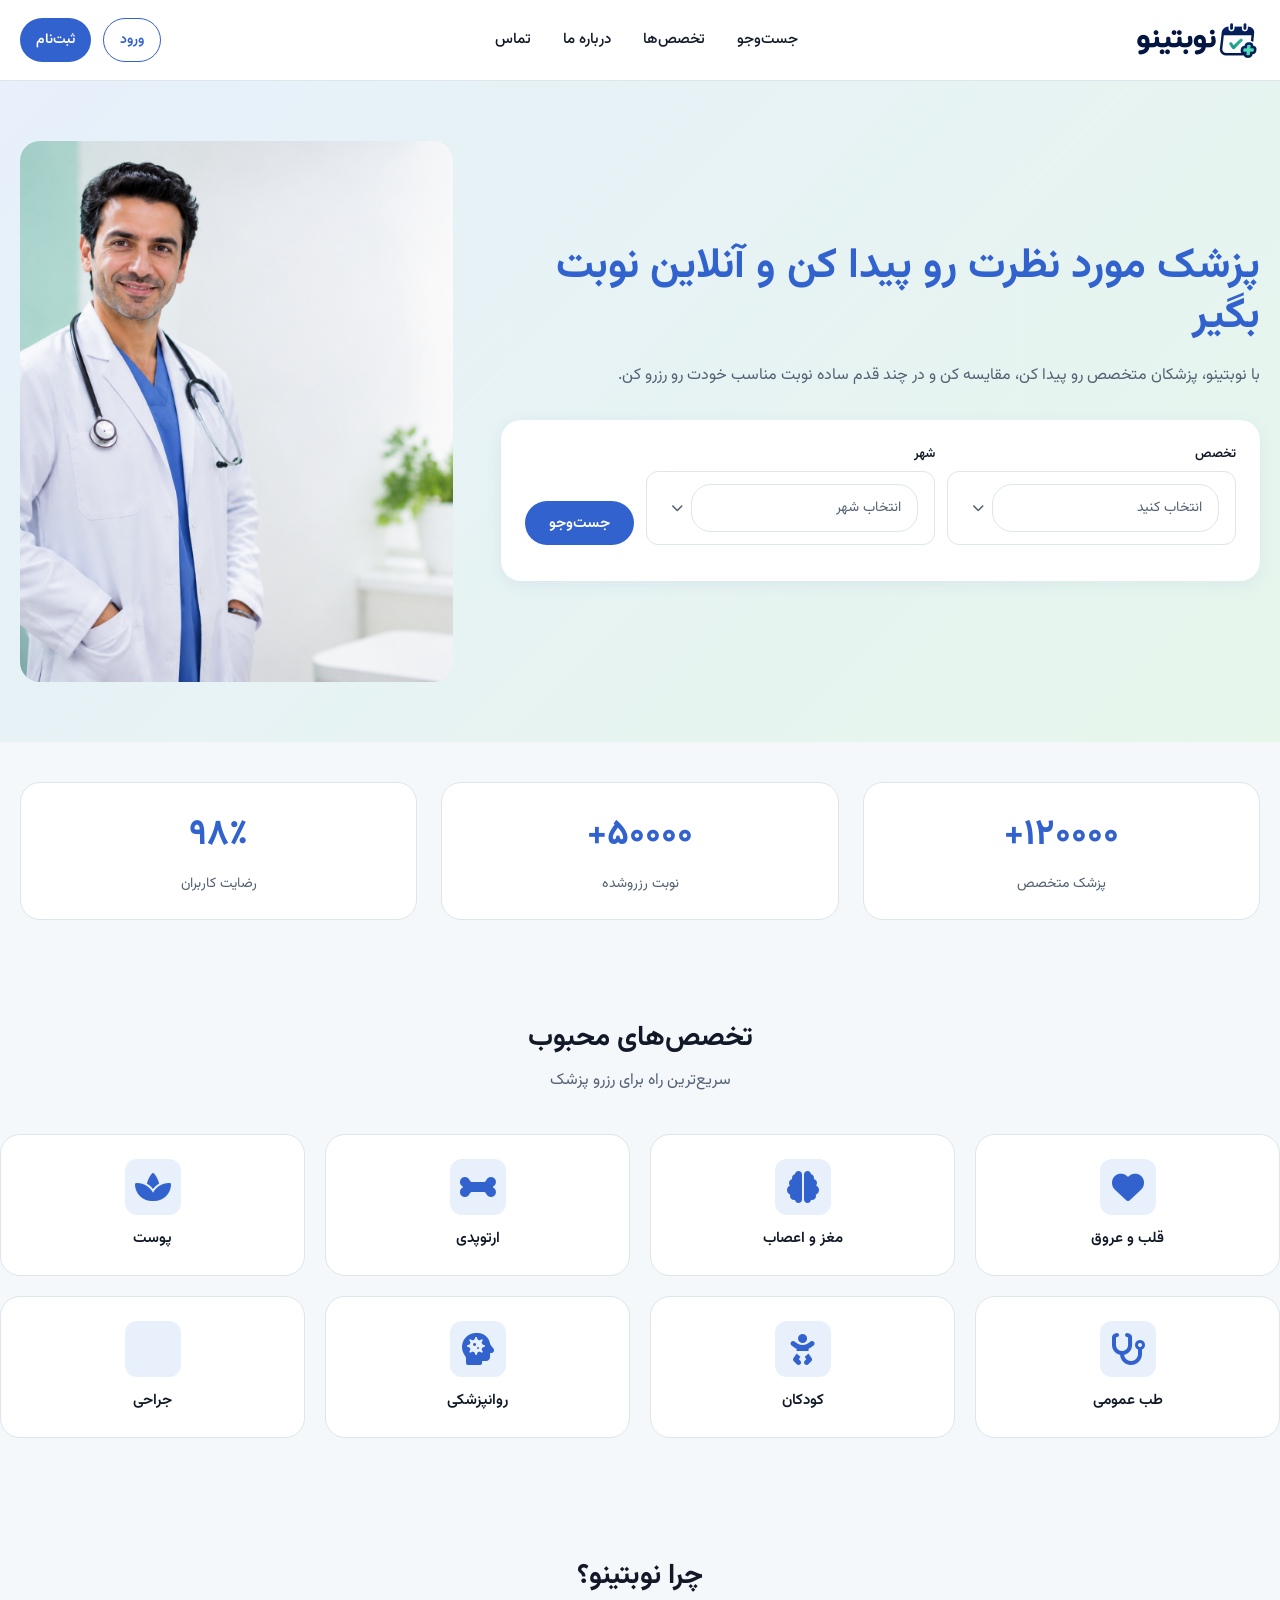
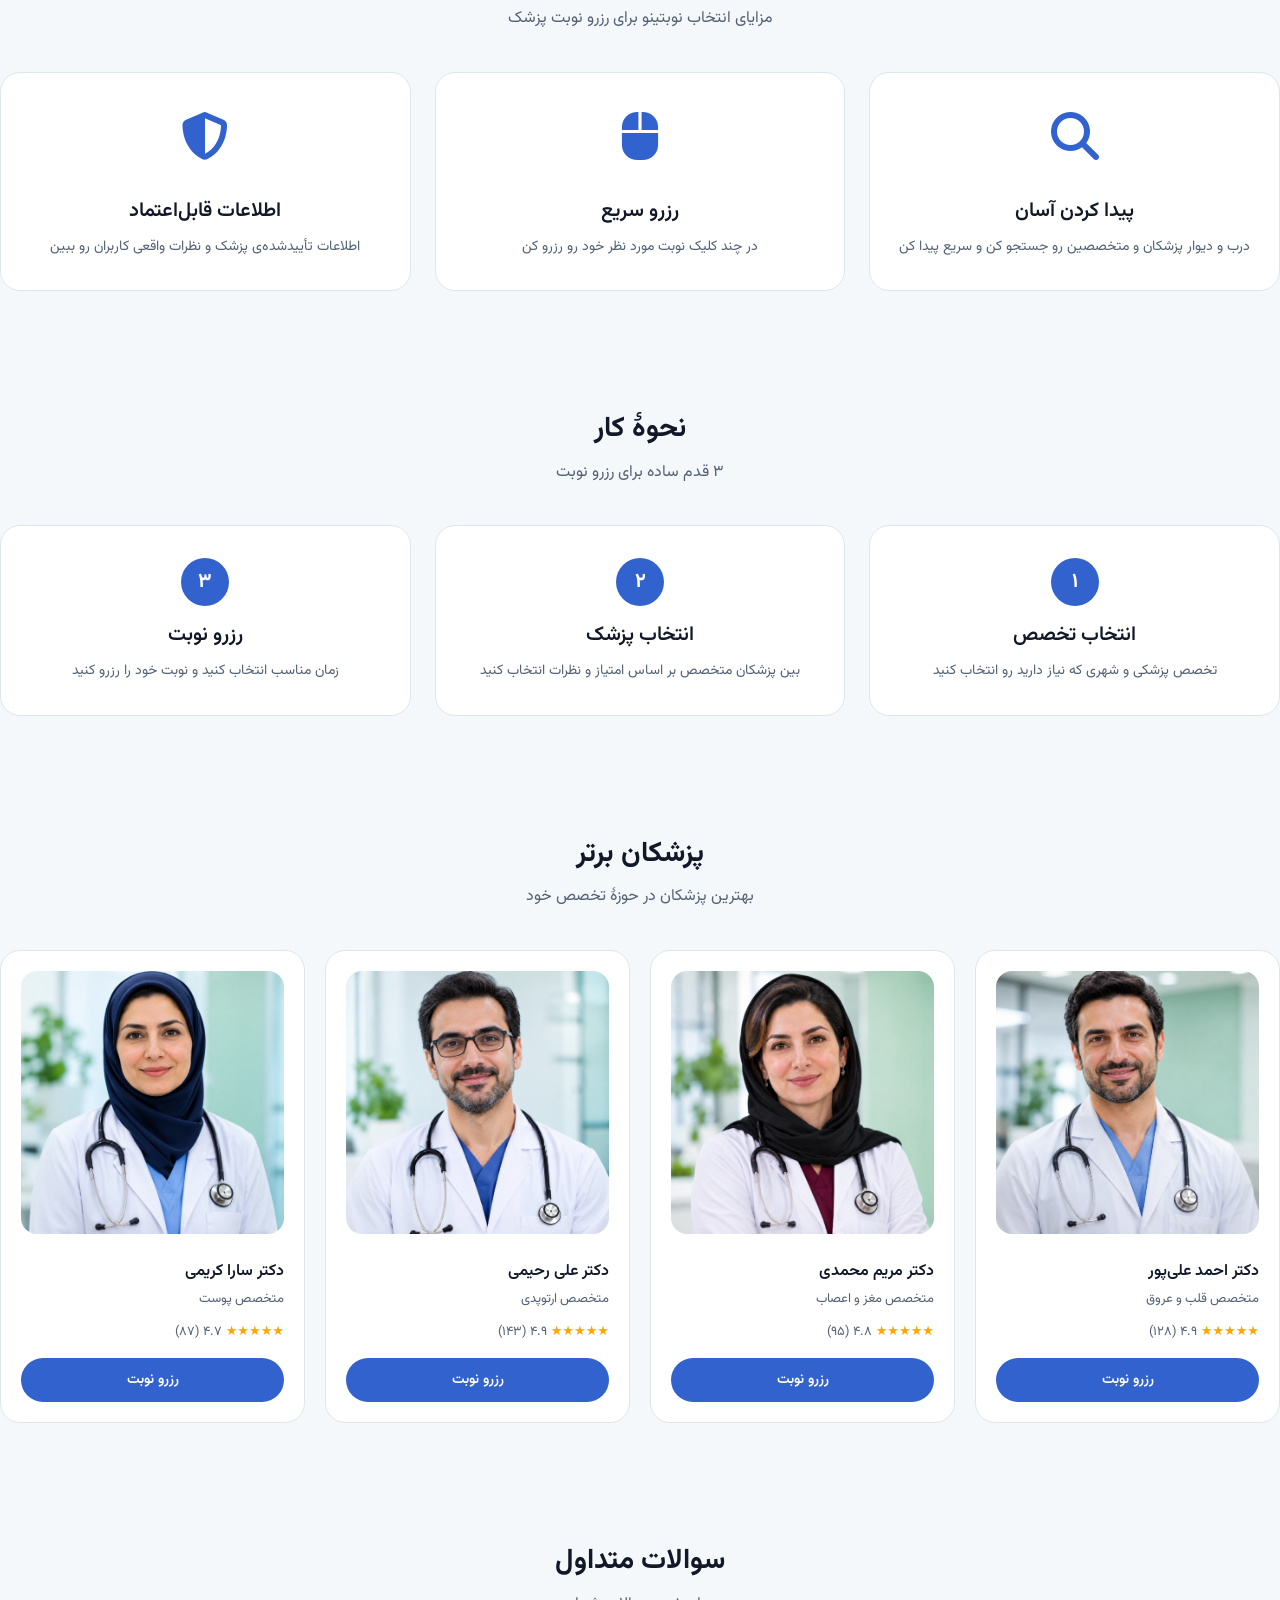
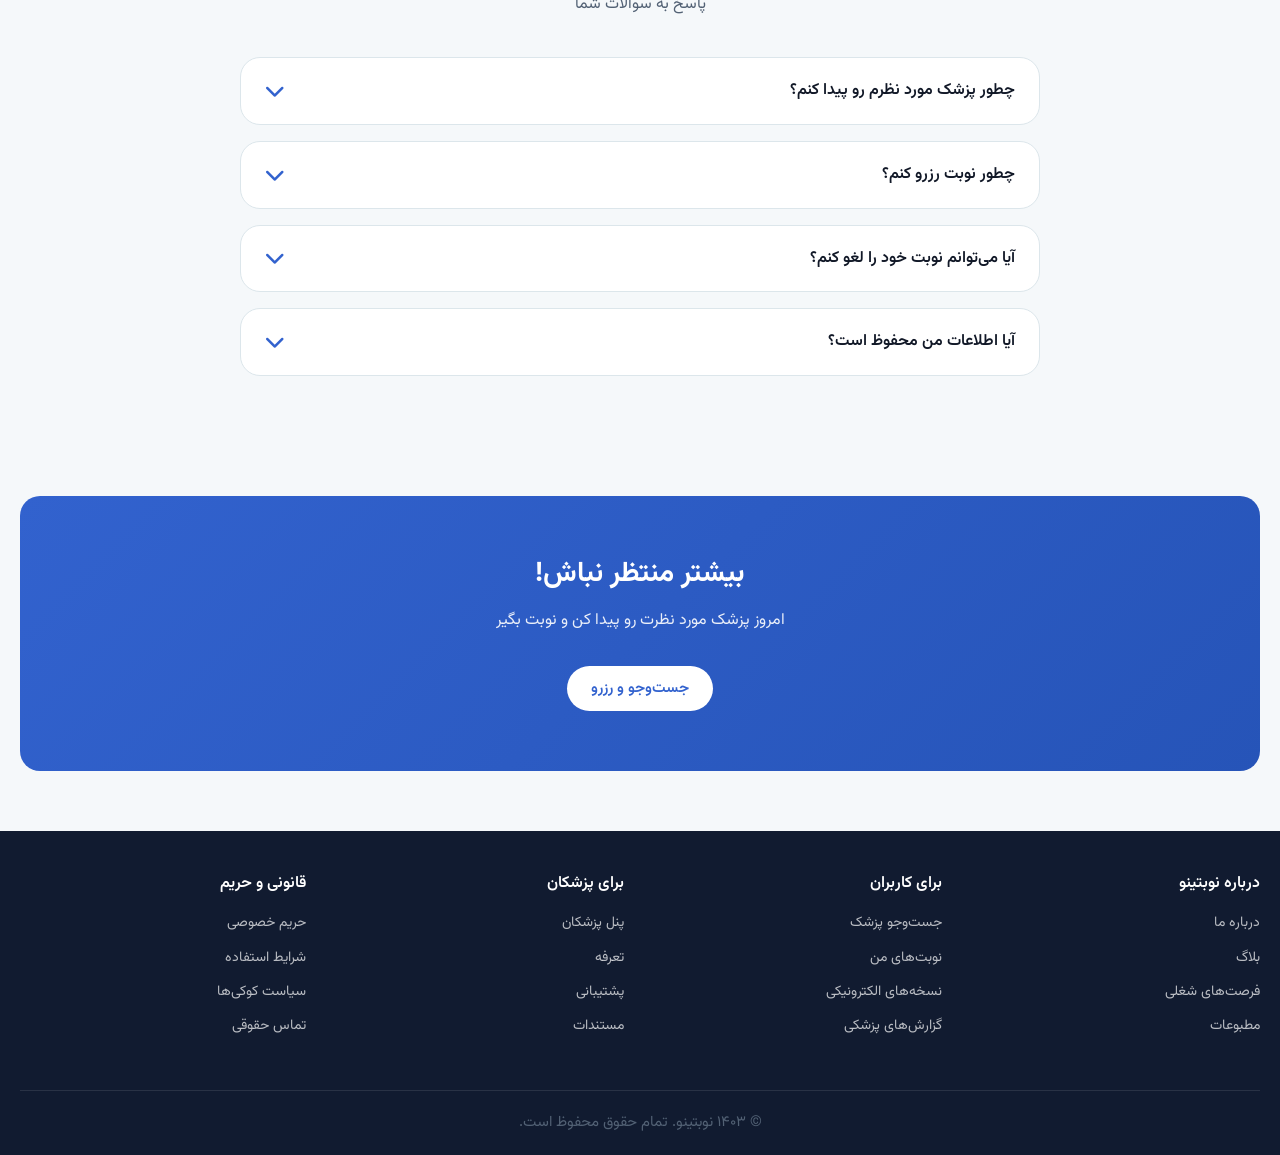
==== html/P01-landing.html @ 00a0e2bc "group A" ====
<!DOCTYPE html>
<html lang="fa" dir="rtl">
<head>
	<meta charset="UTF-8">
	<meta name="viewport" content="width=device-width, initial-scale=1.0">
	<meta name="description" content="نوبتینو - رزرو آنلاین نوبت پزشک. پزشک مورد نظرت رو پیدا کن و آنلاین نوبت بگیر">
	<title>نوبتینو - رزرو آنلاین نوبت پزشک</title>
	<link href="https://fonts.googleapis.com/css2?family=Inter:wght@400;500;600;700&family=Vazirmatn:wght@400;500;600;700&display=swap" rel="stylesheet">
	<link rel="stylesheet" href="https://cdnjs.cloudflare.com/ajax/libs/font-awesome/6.4.0/css/all.min.css">
	<style>
		/* Design System */
		:root {
			--primary: #3262CE;
			--primary-light: #E7F0FB;
			--dark: #111B30;
			--text-primary: #111827;
			--text-secondary: #526174;
			--bg: #F5F8FA;
			--card-bg: #FAFDFE;
			--border: #DCE6EB;
			--mint: #E6F6EB;
			--blue-light: #E7F0FB;
			--success: #10B981;
			--white: #FFFFFF;
			--shadow-sm: 0 1px 2px rgba(0, 0, 0, 0.05);
			--shadow: 0 4px 16px rgba(50, 98, 206, 0.08);
			--shadow-lg: 0 8px 24px rgba(50, 98, 206, 0.12);
		}

		* {
			margin: 0;
			padding: 0;
			box-sizing: border-box;
		}

		html, body {
			height: 100%;
		}

		body {
			background-color: var(--bg);
			color: var(--text-primary);
			font-family: 'Vazirmatn', system-ui, sans-serif;
			font-size: 16px;
			line-height: 1.6;
		}

		html {
			scroll-behavior: smooth;
		}

		@media (prefers-reduced-motion: reduce) {
			html {
				scroll-behavior: auto;
			}
		}

		/* Scroll margin offset for sticky header - 80px accounts for header height */
		#search,
		#specialties,
		#about,
		#contact {
			scroll-margin-top: 80px;
		}

		/* Typography */
		h1 {
			font-size: 42px;
			font-weight: 700;
			line-height: 1.2;
			margin-bottom: 16px;
		}

		h2 {
			font-size: 28px;
			font-weight: 700;
			line-height: 1.3;
			margin-bottom: 12px;
			color: var(--text-primary);
		}

		h3 {
			font-size: 20px;
			font-weight: 600;
			line-height: 1.3;
			margin-bottom: 8px;
			color: var(--text-primary);
		}

		h4 {
			font-size: 16px;
			font-weight: 600;
			margin-bottom: 8px;
		}

		p {
			font-size: 15px;
			color: var(--text-secondary);
			line-height: 1.6;
		}

		a {
			color: var(--primary);
			text-decoration: none;
		}

		a:hover {
			text-decoration: underline;
		}

		/* Container */
		.container {
			max-width: 1280px;
			margin: 0 auto;
			padding: 0 20px;
		}

		/* Header */
		header {
			background: var(--white);
			border-bottom: 1px solid var(--border);
			position: sticky;
			top: 0;
			z-index: 100;
		}

		.header-content {
			display: flex;
			align-items: center;
			justify-content: space-between;
			padding: 16px 0;
		}

		.logo {
			display: flex;
			align-items: center;
			gap: 12px;
			font-size: 20px;
			font-weight: 700;
			color: var(--primary);
		}

		.logo img {
			height: 48px;
			width: auto;
		}

		.nav-desktop {
			display: flex;
			align-items: center;
			gap: 32px;
			flex: 1;
			justify-content: center;
		}

		.nav-desktop a {
			font-size: 15px;
			color: var(--text-primary);
			transition: color 0.2s;
			font-weight: 500;
		}

		.nav-desktop a:hover {
			color: var(--primary);
			text-decoration: none;
		}

		.auth-buttons {
			display: flex;
			gap: 12px;
			align-items: center;
		}

		.btn {
			display: inline-flex;
			align-items: center;
			justify-content: center;
			gap: 8px;
			padding: 11px 24px;
			border-radius: 999px;
			font-size: 15px;
			font-weight: 600;
			border: none;
			cursor: pointer;
			transition: all 0.2s;
			font-family: 'Vazirmatn', system-ui, sans-serif;
			min-height: 44px;
		}

		.btn-primary {
			background-color: var(--primary);
			color: var(--white);
		}

		.btn-primary:hover {
			background-color: #2654b8;
			box-shadow: var(--shadow);
		}

		.btn-secondary {
			background-color: transparent;
			color: var(--primary);
			border: 1.5px solid var(--primary);
		}

		.btn-secondary:hover {
			background-color: var(--primary-light);
		}

		.btn-small {
			padding: 8px 16px;
			font-size: 14px;
		}

		/* Custom Dropdowns */
		.custom-dropdown {
			position: relative;
			width: 100%;
		}

		.dropdown-trigger {
			display: flex;
			align-items: center;
			justify-content: space-between;
			width: 100%;
			padding: 0;
			border: 1px solid var(--border);
			border-radius: 12px;
			background: var(--white);
			cursor: pointer;
			transition: all 0.2s;
			min-height: 44px;
			font-weight: 500;
			color: var(--text-primary);
			font-family: 'Vazirmatn', system-ui, sans-serif;
			font-size: 15px;
		}

		.dropdown-trigger-wrapper {
			display: flex;
			align-items: center;
			justify-content: space-between;
			padding: 12px 16px;
			width: 100%;
			cursor: text;
			gap: 8px;
		}

		.dropdown-trigger-input {
			flex: 1;
			border: none;
			outline: none;
			background: transparent;
			font-family: 'Vazirmatn', system-ui, sans-serif;
			font-size: 15px;
			color: var(--text-primary);
			text-align: right;
			padding: 0;
		}

		.dropdown-trigger-input::placeholder {
			color: var(--text-secondary);
		}

		.dropdown-trigger:hover {
			border-color: var(--primary);
		}

		.dropdown-trigger:focus-within {
			outline: none;
			border-color: var(--primary);
		}

		.dropdown-trigger.active {
			border-color: var(--primary);
		}

		.dropdown-icon {
			color: var(--text-secondary);
			font-size: 12px;
			transition: transform 0.2s;
			margin-left: 8px;
		}

		.dropdown-trigger.active .dropdown-icon {
			transform: rotate(180deg);
		}

		.dropdown-trigger-icons {
			display: flex;
			align-items: center;
			gap: 8px;
		}

		.dropdown-search-icon-trigger {
			color: var(--text-secondary);
			font-size: 14px;
			cursor: default;
			pointer-events: none;
		}

		.dropdown-menu {
			display: none;
			position: fixed;
			background: var(--white);
			border: 1px solid var(--border);
			border-radius: 16px;
			box-shadow: var(--shadow-lg);
			z-index: 1000;
			min-width: 280px;
			max-width: 100%;
			max-height: 400px;
			overflow-y: auto;
		}

		.dropdown-menu.active {
			display: flex;
			flex-direction: column;
		}

		.dropdown-list {
			max-height: 100%;
			overflow-y: auto;
			padding: 8px 0;
		}

		.dropdown-item {
			padding: 12px 16px;
			cursor: pointer;
			transition: all 0.15s;
			color: var(--text-primary);
			font-weight: 500;
			display: flex;
			justify-content: space-between;
			align-items: center;
		}

		.dropdown-item:hover {
			background: var(--primary-light);
			color: var(--primary);
		}

		.dropdown-item.selected {
			background: var(--primary-light);
			color: var(--primary);
		}

		.dropdown-item.selected::after {
			content: '✓';
			font-weight: 700;
			color: var(--primary);
		}

		.dropdown-empty {
			padding: 20px 16px;
			text-align: center;
			color: var(--text-secondary);
			font-size: 14px;
		}

		.dropdown-trigger input[type="hidden"] {
			display: none;
		}

		/* Mobile Menu */
		.menu-toggle {
			display: none;
			background: none;
			border: none;
			font-size: 24px;
			cursor: pointer;
			color: var(--text-primary);
		}

		.nav-mobile {
			display: none;
			position: absolute;
			top: 100%;
			left: 0;
			right: 0;
			background: var(--white);
			border-bottom: 1px solid var(--border);
			flex-direction: column;
			padding: 16px 20px;
			gap: 12px;
		}

		.nav-mobile.active {
			display: flex;
		}

		@media (max-width: 768px) {
			.nav-desktop {
				display: none;
			}

			.menu-toggle {
				display: block;
			}

			.nav-mobile a {
				color: var(--text-primary);
				font-weight: 500;
				padding: 12px 0;
				border-bottom: 1px solid var(--border);
			}

			.nav-mobile a:last-child {
				border-bottom: none;
			}
		}

		/* Hero Section */
		.hero {
			padding: 60px 0;
			background: linear-gradient(135deg, var(--primary-light) 0%, var(--mint) 100%);
		}

		.hero-content {
			display: grid;
			grid-template-columns: 1fr 1fr;
			gap: 48px;
			align-items: center;
		}

		.hero-left h1 {
			color: var(--primary);
			margin-bottom: 20px;
		}

		.hero-left > p {
			font-size: 16px;
			margin-bottom: 32px;
			color: var(--text-secondary);
		}

		.search-card {
			background: var(--white);
			border-radius: 20px;
			padding: 24px;
			box-shadow: var(--shadow);
			margin-top: 20px;
		}

		.search-row {
			display: grid;
			grid-template-columns: 1fr 1fr auto;
			gap: 12px;
			margin-bottom: 12px;
		}

		.search-field {
			display: flex;
			flex-direction: column;
			gap: 6px;
		}

		.search-field label {
			font-size: 13px;
			font-weight: 600;
			color: var(--text-primary);
		}

		.search-field input,
		.search-field select {
			padding: 12px 16px;
			border: 1px solid var(--border);
			border-radius: 20px;
			font-size: 14px;
			font-family: 'Vazirmatn', system-ui, sans-serif;
			background-color: var(--white);
			color: var(--text-primary);
			transition: all 0.2s;
		}

		.search-field input:focus,
		.search-field select:focus {
			outline: 2px solid var(--primary);
			outline-offset: 0;
			border-color: var(--primary);
		}

		.search-btn-container {
			display: flex;
			align-items: flex-end;
		}

		.search-btn-container .btn {
			width: 100%;
			height: 44px;
		}

		@media (max-width: 768px) {
			.search-row {
				grid-template-columns: 1fr;
				gap: 16px;
			}

			.search-btn-container {
				align-items: stretch;
			}

			.search-btn-container .btn {
				height: 48px;
			}

			.dropdown-menu {
				max-height: 250px !important;
				max-width: 90vw;
			}
		}

		.hero-right {
			display: flex;
			align-items: center;
			justify-content: center;
		}

		.hero-image {
			width: 100%;
			max-width: 400px;
			height: auto;
			object-fit: cover;
			border-radius: 24px;
		}

		@media (max-width: 1024px) {
			.hero-content {
				grid-template-columns: 1fr;
				gap: 32px;
			}

			.hero {
				padding: 40px 0;
			}

			h1 {
				font-size: 32px;
			}

			.hero-right {
				display: none;
			}

			.search-row {
				grid-template-columns: 1fr;
			}

			.search-btn-container {
				display: flex;
			}
		}

		/* Stats Section */
		.stats {
			padding: 40px 0;
			display: grid;
			grid-template-columns: repeat(3, 1fr);
			gap: 24px;
		}

		.stat-card {
			background: var(--white);
			border: 1px solid var(--border);
			border-radius: 20px;
			padding: 24px;
			text-align: center;
		}

		.stat-number {
			font-size: 36px;
			font-weight: 700;
			color: var(--primary);
			margin-bottom: 8px;
		}

		.stat-label {
			font-size: 14px;
			color: var(--text-secondary);
		}

		@media (max-width: 768px) {
			.stats {
				grid-template-columns: 1fr;
			}
		}

		/* Section */
		.section {
			padding: 60px 0;
		}

		.section-title {
			text-align: center;
			margin-bottom: 40px;
		}

		.section-title h2 {
			margin-bottom: 12px;
		}

		.section-title p {
			font-size: 16px;
			color: var(--text-secondary);
		}

		/* Specialties */
		.specialties-grid {
			display: grid;
			grid-template-columns: repeat(4, 1fr);
			gap: 20px;
		}

		.specialty-card {
			background: var(--white);
			border: 1px solid var(--border);
			border-radius: 20px;
			padding: 24px;
			text-align: center;
			cursor: pointer;
			transition: all 0.2s;
			display: flex;
			flex-direction: column;
			align-items: center;
			gap: 12px;
		}

		.specialty-card:hover {
			border-color: var(--primary);
			box-shadow: var(--shadow);
			transform: translateY(-4px);
		}

		.specialty-icon {
			font-size: 32px;
			color: var(--primary);
			width: 56px;
			height: 56px;
			display: flex;
			align-items: center;
			justify-content: center;
			background: var(--primary-light);
			border-radius: 12px;
		}

		.specialty-name {
			font-size: 15px;
			font-weight: 600;
			color: var(--text-primary);
		}

		@media (max-width: 1024px) {
			.specialties-grid {
				grid-template-columns: repeat(3, 1fr);
			}
		}

		@media (max-width: 768px) {
			.specialties-grid {
				grid-template-columns: repeat(2, 1fr);
			}
		}

		/* Benefits Section */
		.benefits-grid {
			display: grid;
			grid-template-columns: repeat(3, 1fr);
			gap: 24px;
		}

		.benefit-card {
			background: var(--white);
			border: 1px solid var(--border);
			border-radius: 20px;
			padding: 32px 24px;
			text-align: center;
		}

		.benefit-icon {
			font-size: 48px;
			margin-bottom: 16px;
			color: var(--primary);
		}

		.benefit-card h3 {
			margin-bottom: 12px;
		}

		.benefit-card p {
			font-size: 14px;
		}

		@media (max-width: 768px) {
			.benefits-grid {
				grid-template-columns: 1fr;
			}
		}

		/* How It Works */
		.steps-grid {
			display: grid;
			grid-template-columns: repeat(3, 1fr);
			gap: 24px;
		}

		.step-card {
			background: var(--white);
			border: 1px solid var(--border);
			border-radius: 20px;
			padding: 32px 24px;
			text-align: center;
			position: relative;
		}

		.step-number {
			width: 48px;
			height: 48px;
			background: var(--primary);
			color: var(--white);
			border-radius: 999px;
			display: flex;
			align-items: center;
			justify-content: center;
			font-size: 20px;
			font-weight: 700;
			margin: 0 auto 16px;
		}

		.step-card h3 {
			margin-bottom: 12px;
		}

		.step-card p {
			font-size: 14px;
		}

		@media (max-width: 768px) {
			.steps-grid {
				grid-template-columns: 1fr;
			}
		}

		/* Doctors Section */
		.doctors-grid {
			display: grid;
			grid-template-columns: repeat(4, 1fr);
			gap: 20px;
		}

		.doctor-card {
			background: var(--white);
			border: 1px solid var(--border);
			border-radius: 20px;
			padding: 20px;
			transition: all 0.2s;
			overflow: hidden;
		}

		.doctor-card:hover {
			box-shadow: var(--shadow-lg);
			transform: translateY(-4px);
		}

		.doctor-image {
			width: 100%;
			aspect-ratio: 1;
			object-fit: cover;
			border-radius: 16px;
			margin-bottom: 16px;
		}

		.doctor-name {
			font-size: 16px;
			font-weight: 600;
			margin-bottom: 4px;
			color: var(--text-primary);
		}

		.doctor-specialty {
			font-size: 13px;
			color: var(--text-secondary);
			margin-bottom: 12px;
		}

		.doctor-rating {
			display: flex;
			align-items: center;
			gap: 4px;
			font-size: 13px;
			margin-bottom: 16px;
			color: var(--text-secondary);
		}

		.doctor-rating .stars {
			color: #FFA500;
		}

		.doctor-btn {
			width: 100%;
		}

		@media (max-width: 1024px) {
			.doctors-grid {
				grid-template-columns: repeat(3, 1fr);
			}
		}

		@media (max-width: 768px) {
			.doctors-grid {
				grid-template-columns: repeat(2, 1fr);
			}
		}

		@media (max-width: 480px) {
			.doctors-grid {
				grid-template-columns: 1fr;
			}
		}

		/* FAQ Section */
		.faq-grid {
			display: grid;
			grid-template-columns: 1fr;
			gap: 16px;
			max-width: 800px;
			margin: 0 auto;
		}

		.faq-item {
			background: var(--white);
			border: 1px solid var(--border);
			border-radius: 20px;
			overflow: hidden;
		}

		.faq-header {
			padding: 20px 24px;
			cursor: pointer;
			display: flex;
			justify-content: space-between;
			align-items: center;
			transition: background 0.2s;
			font-weight: 600;
		}

		.faq-header:hover {
			background: var(--primary-light);
		}

		.faq-toggle {
			color: var(--primary);
			transition: transform 0.2s;
			font-size: 20px;
		}

		.faq-toggle.active {
			transform: rotate(-180deg);
		}

		.faq-content {
			max-height: 0;
			overflow: hidden;
			transition: max-height 0.2s;
			padding: 0 24px;
		}

		.faq-content.active {
			max-height: 500px;
			padding: 0 24px 20px;
		}

		.faq-answer {
			font-size: 14px;
			color: var(--text-secondary);
			line-height: 1.6;
		}

		/* CTA Section */
		.cta-section {
			background: linear-gradient(135deg, var(--primary) 0%, #2654b8 100%);
			color: var(--white);
			padding: 60px 20px;
			text-align: center;
			border-radius: 20px;
			margin: 60px 0;
		}

		.cta-section h2 {
			color: var(--white);
			margin-bottom: 16px;
		}

		.cta-section p {
			color: rgba(255, 255, 255, 0.9);
			margin-bottom: 32px;
			font-size: 16px;
		}

		.cta-section .btn {
			background: var(--white);
			color: var(--primary);
		}

		.cta-section .btn:hover {
			background: rgba(255, 255, 255, 0.95);
		}

		/* Footer */
		footer {
			background: var(--dark);
			color: var(--white);
			padding: 40px 0 20px;
			margin-top: 60px;
		}

		.footer-content {
			display: grid;
			grid-template-columns: repeat(4, 1fr);
			gap: 32px;
			margin-bottom: 40px;
		}

		.footer-section h4 {
			color: var(--white);
			margin-bottom: 16px;
		}

		.footer-section a {
			display: block;
			color: rgba(255, 255, 255, 0.7);
			font-size: 14px;
			margin-bottom: 12px;
			transition: color 0.2s;
		}

		.footer-section a:hover {
			color: var(--white);
			text-decoration: none;
		}

		.footer-bottom {
			border-top: 1px solid rgba(255, 255, 255, 0.1);
			padding-top: 20px;
			text-align: center;
			font-size: 13px;
			color: rgba(255, 255, 255, 0.6);
		}

		@media (max-width: 768px) {
			.footer-content {
				grid-template-columns: repeat(2, 1fr);
			}
		}

		/* Accessibility */
		@media (prefers-reduced-motion: reduce) {
			* {
				animation-duration: 0.01ms !important;
				animation-iteration-count: 1 !important;
				transition-duration: 0.01ms !important;
			}
		}

		:focus {
			outline: 2px solid var(--primary);
			outline-offset: 2px;
		}

		:focus:not(:focus-visible) {
			outline: none;
		}

		@media (max-width: 768px) {
			h1 {
				font-size: 28px;
			}

			h2 {
				font-size: 22px;
			}

			.section {
				padding: 40px 0;
			}

			.hero {
				padding: 40px 0;
			}

			.search-card {
				margin-top: 16px;
			}
		}
	</style>
</head>
<body>
	<!-- Header -->
	<header>
		<div class="container">
			<div class="header-content">
				<div class="logo">
					<img src="../images/Logo.png" alt="نوبتینو لوگو">
				</div>

				<nav class="nav-desktop">
					<a href="#search">جست‌وجو</a>
					<a href="#specialties">تخصص‌ها</a>
					<a href="#about">درباره ما</a>
					<a href="#contact">تماس</a>
				</nav>

				<div class="auth-buttons">
					<button class="btn btn-secondary btn-small">ورود</button>
					<button class="btn btn-primary btn-small">ثبت‌نام</button>
				</div>

				<button class="menu-toggle" id="menuToggle">
					<i class="fas fa-bars"></i>
				</button>
			</div>

			<nav class="nav-mobile" id="navMobile">
				<a href="#search">جست‌وجو</a>
				<a href="#specialties">تخصص‌ها</a>
				<a href="#about">درباره ما</a>
				<a href="#contact">تماس</a>
			</nav>
		</div>
	</header>

	<!-- Hero Section -->
	<section id="search" class="hero">
		<div class="container">
			<div class="hero-content">
				<div class="hero-left">
					<h1>پزشک مورد نظرت رو پیدا کن و آنلاین نوبت بگیر</h1>
					<p>با نوبتینو، پزشکان متخصص رو پیدا کن، مقایسه کن و در چند قدم ساده نوبت مناسب خودت رو رزرو کن.</p>

					<div class="search-card">
						<div class="search-row">
							<div class="search-field">
								<label>تخصص</label>
								<div class="custom-dropdown" id="specialty-dropdown">
									<div class="dropdown-trigger" role="button" tabindex="0">
										<div class="dropdown-trigger-wrapper">
											<input type="text" class="dropdown-trigger-input" placeholder="انتخاب کنید" autocomplete="off">
											<div class="dropdown-trigger-icons">
												<i class="fas fa-search dropdown-search-icon-trigger" style="display: none;"></i>
												<i class="fas fa-chevron-down dropdown-icon"></i>
											</div>
										</div>
									</div>
									<div class="dropdown-menu">
										<div class="dropdown-list">
											<div class="dropdown-item" data-value="cardiology">قلب و عروق</div>
											<div class="dropdown-item" data-value="neurology">مغز و اعصاب</div>
											<div class="dropdown-item" data-value="orthopedic">ارتوپدی</div>
											<div class="dropdown-item" data-value="dermatology">پوست</div>
											<div class="dropdown-item" data-value="general">طب عمومی</div>
											<div class="dropdown-item" data-value="pediatric">کودکان</div>
											<div class="dropdown-item" data-value="psychiatry">روانپزشکی</div>
											<div class="dropdown-item" data-value="surgery">جراحی</div>
										</div>
									</div>
									<input type="hidden" id="specialty" value="">
								</div>
							</div>

							<div class="search-field">
								<label>شهر</label>
								<div class="custom-dropdown" id="city-dropdown">
									<div class="dropdown-trigger" role="button" tabindex="0">
										<div class="dropdown-trigger-wrapper">
											<input type="text" class="dropdown-trigger-input" placeholder="انتخاب شهر" autocomplete="off">
											<div class="dropdown-trigger-icons">
												<i class="fas fa-search dropdown-search-icon-trigger" style="display: none;"></i>
												<i class="fas fa-chevron-down dropdown-icon"></i>
											</div>
										</div>
									</div>
									<div class="dropdown-menu">
										<div class="dropdown-list" id="cities-list">
											<!-- Cities will be loaded here by JavaScript -->
										</div>
										<div class="dropdown-empty" style="display: none;">
											شهری یافت نشد
										</div>
									</div>
									<input type="hidden" id="city" value="">
								</div>
							</div>

							<div class="search-btn-container">
								<button class="btn btn-primary search-btn">جست‌وجو</button>
							</div>
						</div>
					</div>
				</div>

				<div class="hero-right">
					<img src="../images/hero_section.png" alt="تصویر قسمت معرفی" style="width: 100%; height: auto; border-radius: 20px;">
				</div>
			</div>
		</div>
	</section>

	<!-- Stats Section -->
	<section class="container">
		<div class="stats">
			<div class="stat-card">
				<div class="stat-number">۱۲۰۰۰۰+</div>
				<div class="stat-label">پزشک متخصص</div>
			</div>
			<div class="stat-card">
				<div class="stat-number">۵۰۰۰۰+</div>
				<div class="stat-label">نوبت رزرو‌شده</div>
			</div>
			<div class="stat-card">
				<div class="stat-number">۹۸٪</div>
				<div class="stat-label">رضایت کاربران</div>
			</div>
		</div>
	</section>

	<!-- Specialties Section -->
	<section id="specialties" class="section container">
		<div class="section-title">
			<h2>تخصص‌های محبوب</h2>
			<p>سریع‌ترین راه برای رزرو پزشک</p>
		</div>

		<div class="specialties-grid">
			<div class="specialty-card" onclick="selectSpecialty(this)">
				<div class="specialty-icon"><i class="fas fa-heart"></i></div>
				<div class="specialty-name">قلب و عروق</div>
			</div>

			<div class="specialty-card" onclick="selectSpecialty(this)">
				<div class="specialty-icon"><i class="fas fa-brain"></i></div>
				<div class="specialty-name">مغز و اعصاب</div>
			</div>

			<div class="specialty-card" onclick="selectSpecialty(this)">
				<div class="specialty-icon"><i class="fas fa-bone"></i></div>
				<div class="specialty-name">ارتوپدی</div>
			</div>

			<div class="specialty-card" onclick="selectSpecialty(this)">
				<div class="specialty-icon"><i class="fas fa-spa"></i></div>
				<div class="specialty-name">پوست</div>
			</div>

			<div class="specialty-card" onclick="selectSpecialty(this)">
				<div class="specialty-icon"><i class="fas fa-stethoscope"></i></div>
				<div class="specialty-name">طب عمومی</div>
			</div>

			<div class="specialty-card" onclick="selectSpecialty(this)">
				<div class="specialty-icon"><i class="fas fa-baby"></i></div>
				<div class="specialty-name">کودکان</div>
			</div>

			<div class="specialty-card" onclick="selectSpecialty(this)">
				<div class="specialty-icon"><i class="fas fa-head-side-virus"></i></div>
				<div class="specialty-name">روانپزشکی</div>
			</div>

			<div class="specialty-card" onclick="selectSpecialty(this)">
				<div class="specialty-icon"><i class="fas fa-surgical"></i></div>
				<div class="specialty-name">جراحی</div>
			</div>
		</div>
	</section>

	<!-- Why Nobatino Section -->
	<section id="about" class="section container">
		<div class="section-title">
			<h2>چرا نوبتینو؟</h2>
			<p>مزایای انتخاب نوبتینو برای رزرو نوبت پزشک</p>
		</div>

		<div class="benefits-grid">
			<div class="benefit-card">
				<div class="benefit-icon"><i class="fas fa-search"></i></div>
				<h3>پیدا کردن آسان</h3>
				<p>درب و دیوار پزشکان و متخصصین رو جستجو کن و سریع پیدا کن</p>
			</div>

			<div class="benefit-card">
				<div class="benefit-icon"><i class="fas fa-mouse"></i></div>
				<h3>رزرو سریع</h3>
				<p>در چند کلیک نوبت مورد نظر خود رو رزرو کن</p>
			</div>

			<div class="benefit-card">
				<div class="benefit-icon"><i class="fas fa-shield-alt"></i></div>
				<h3>اطلاعات قابل‌اعتماد</h3>
				<p>اطلاعات تأیید‌شده‌ی پزشک و نظرات واقعی کاربران رو ببین</p>
			</div>
		</div>
	</section>

	<!-- How It Works Section -->
	<section class="section container">
		<div class="section-title">
			<h2>نحوهٔ کار</h2>
			<p>۳ قدم ساده برای رزرو نوبت</p>
		</div>

		<div class="steps-grid">
			<div class="step-card">
				<div class="step-number">۱</div>
				<h3>انتخاب تخصص</h3>
				<p>تخصص پزشکی و شهری که نیاز دارید رو انتخاب کنید</p>
			</div>

			<div class="step-card">
				<div class="step-number">۲</div>
				<h3>انتخاب پزشک</h3>
				<p>بین پزشکان متخصص بر اساس امتیاز و نظرات انتخاب کنید</p>
			</div>

			<div class="step-card">
				<div class="step-number">۳</div>
				<h3>رزرو نوبت</h3>
				<p>زمان مناسب انتخاب کنید و نوبت خود را رزرو کنید</p>
			</div>
		</div>
	</section>

	<!-- Featured Doctors Section -->
	<section class="section container">
		<div class="section-title">
			<h2>پزشکان برتر</h2>
			<p>بهترین پزشکان در حوزهٔ تخصص خود</p>
		</div>

		<div class="doctors-grid">
			<div class="doctor-card">
				<img src="../images/male1.png" alt="دکتر احمد علی‌پور" class="doctor-image">
				<div class="doctor-name">دکتر احمد علی‌پور</div>
				<div class="doctor-specialty">متخصص قلب و عروق</div>
				<div class="doctor-rating">
					<span class="stars">★★★★★</span>
					<span>۴.۹</span>
					<span>(۱۲۸)</span>
				</div>
				<a href="P02-doctor-details.html?id=doctor-001" class="btn btn-primary btn-small doctor-btn" style="text-decoration: none;">رزرو نوبت</a>
			</div>

			<div class="doctor-card">
				<img src="../images/female1.png" alt="دکتر مریم محمدی" class="doctor-image">
				<div class="doctor-name">دکتر مریم محمدی</div>
				<div class="doctor-specialty">متخصص مغز و اعصاب</div>
				<div class="doctor-rating">
					<span class="stars">★★★★★</span>
					<span>۴.۸</span>
					<span>(۹۵)</span>
				</div>
				<a href="P02-doctor-details.html?id=doctor-002" class="btn btn-primary btn-small doctor-btn" style="text-decoration: none;">رزرو نوبت</a>
			</div>

			<div class="doctor-card">
				<img src="../images/male2.png" alt="دکتر علی رحیمی" class="doctor-image">
				<div class="doctor-name">دکتر علی رحیمی</div>
				<div class="doctor-specialty">متخصص ارتوپدی</div>
				<div class="doctor-rating">
					<span class="stars">★★★★★</span>
					<span>۴.۹</span>
					<span>(۱۴۳)</span>
				</div>
				<a href="P02-doctor-details.html?id=doctor-003" class="btn btn-primary btn-small doctor-btn" style="text-decoration: none;">رزرو نوبت</a>
			</div>

			<div class="doctor-card">
				<img src="../images/female2.png" alt="دکتر سارا کریمی" class="doctor-image">
				<div class="doctor-name">دکتر سارا کریمی</div>
				<div class="doctor-specialty">متخصص پوست</div>
				<div class="doctor-rating">
					<span class="stars">★★★★★</span>
					<span>۴.۷</span>
					<span>(۸۷)</span>
				</div>
				<a href="P02-doctor-details.html?id=doctor-004" class="btn btn-primary btn-small doctor-btn" style="text-decoration: none;">رزرو نوبت</a>
			</div>
		</div>
	</section>

	<!-- FAQ Section -->
	<section class="section container">
		<div class="section-title">
			<h2>سوالات متداول</h2>
			<p>پاسخ به سوالات شما</p>
		</div>

		<div class="faq-grid">
			<div class="faq-item">
				<div class="faq-header" onclick="toggleFaq(this)">
					<span>چطور پزشک مورد نظرم رو پیدا کنم؟</span>
					<i class="fas fa-chevron-down faq-toggle"></i>
				</div>
				<div class="faq-content">
					<p class="faq-answer">برای پیدا کردن پزشک مورد نظر، تخصص و شهر خود را انتخاب کنید، سپس از لیست پزشکان نمایش‌داده‌شده انتخاب کنید. می‌توانید اطلاعات، امتیاز و نظرات آنها را مقایسه کنید.</p>
				</div>
			</div>

			<div class="faq-item">
				<div class="faq-header" onclick="toggleFaq(this)">
					<span>چطور نوبت رزرو کنم؟</span>
					<i class="fas fa-chevron-down faq-toggle"></i>
				</div>
				<div class="faq-content">
					<p class="faq-answer">پس از انتخاب پزشک، روی دکمهٔ «رزرو نوبت» کلیک کنید. سپس زمان مناسب را انتخاب کنید و اطلاعات خود را وارد کنید تا نوبت نهایی شود.</p>
				</div>
			</div>

			<div class="faq-item">
				<div class="faq-header" onclick="toggleFaq(this)">
					<span>آیا می‌توانم نوبت خود را لغو کنم؟</span>
					<i class="fas fa-chevron-down faq-toggle"></i>
				</div>
				<div class="faq-content">
					<p class="faq-answer">بله، شما می‌توانید نوبت‌های خود را از پنل کاربر لغو کنید. لطفاً توجه داشته باشید که لغو باید حداکثر ۲۴ ساعت قبل از نوبت انجام شود.</p>
				</div>
			</div>

			<div class="faq-item">
				<div class="faq-header" onclick="toggleFaq(this)">
					<span>آیا اطلاعات من محفوظ است؟</span>
					<i class="fas fa-chevron-down faq-toggle"></i>
				</div>
				<div class="faq-content">
					<p class="faq-answer">بله، تمام اطلاعات شما بر اساس استانداردهای امنیتی بین‌المللی محفوظ است. ما از رمزگذاری و محافظ‌های امنیتی پیشرفتهٔ داده استفاده می‌کنیم.</p>
				</div>
			</div>
		</div>
	</section>

	<!-- CTA Section -->
	<div class="container">
		<section class="cta-section">
			<h2>بیشتر منتظر نباش!</h2>
			<p>امروز پزشک مورد نظرت رو پیدا کن و نوبت بگیر</p>
			<button class="btn">جست‌وجو و رزرو</button>
		</section>
	</div>

	<!-- Footer -->
	<footer id="contact">
		<div class="container">
			<div class="footer-content">
				<div class="footer-section">
					<h4>درباره نوبتینو</h4>
					<a href="#about">درباره ما</a>
					<a href="#blog">بلاگ</a>
					<a href="#career">فرصت‌های شغلی</a>
					<a href="#press">مطبوعات</a>
				</div>

				<div class="footer-section">
					<h4>برای کاربران</h4>
					<a href="#search">جست‌وجو پزشک</a>
					<a href="#appointments">نوبت‌های من</a>
					<a href="#prescriptions">نسخه‌های الکترونیکی</a>
					<a href="#reports">گزارش‌های پزشکی</a>
				</div>

				<div class="footer-section">
					<h4>برای پزشکان</h4>
					<a href="#panel">پنل پزشکان</a>
					<a href="#pricing">تعرفه</a>
					<a href="#support">پشتیبانی</a>
					<a href="#docs">مستندات</a>
				</div>

				<div class="footer-section">
					<h4>قانونی و حریم</h4>
					<a href="#privacy">حریم خصوصی</a>
					<a href="#terms">شرایط استفاده</a>
					<a href="#cookies">سیاست کوکی‌ها</a>
					<a href="#contact">تماس حقوقی</a>
				</div>
			</div>

			<div class="footer-bottom">
				<p>&copy; ۱۴۰۳ نوبتینو. تمام حقوق محفوظ است.</p>
			</div>
		</div>
	</footer>

	<script>
		// Mobile Menu
		const menuToggle = document.getElementById('menuToggle');
		const navMobile = document.getElementById('navMobile');

		menuToggle?.addEventListener('click', () => {
			navMobile.classList.toggle('active');
		});

		// Close menu on link click and handle smooth scrolling
		document.querySelectorAll('.nav-mobile a, .nav-desktop a').forEach(link => {
			link.addEventListener('click', (e) => {
				const href = link.getAttribute('href');
				// Close mobile menu on any navigation link click
				if (navMobile && navMobile.classList.contains('active')) {
					navMobile.classList.remove('active');
				}
				// Smooth scroll is handled by CSS scroll-behavior: smooth
				// and scroll-margin-top offsets
			});
		});

		// Specialty selection
		function selectSpecialty(element) {
			document.querySelectorAll('.specialty-card').forEach(card => {
				card.style.borderColor = 'var(--border)';
				card.style.boxShadow = 'none';
			});

			element.style.borderColor = 'var(--primary)';
			element.style.boxShadow = 'var(--shadow)';

			const specialtyName = element.querySelector('.specialty-name').textContent;
			document.getElementById('specialty').value = specialtyName;
		}

		// FAQ Toggle
		function toggleFaq(header) {
			const content = header.nextElementSibling;
			const toggle = header.querySelector('.faq-toggle');

			document.querySelectorAll('.faq-content').forEach(item => {
				if (item !== content) {
					item.classList.remove('active');
					item.previousElementSibling.querySelector('.faq-toggle').classList.remove('active');
				}
			});

			content.classList.toggle('active');
			toggle.classList.toggle('active');
		}

		// Search functionality - ONLY for search button, not doctor buttons
		const searchBtn = document.querySelector('.search-btn');
		if (searchBtn) {
			searchBtn.addEventListener('click', () => {
				const specialty = document.getElementById('specialty').value;
				const city = document.getElementById('city').value;
				if (specialty && city) {
					console.log(`Searching for ${specialty} in ${city}`);
					alert(`جستجو برای ${specialty} در ${city}`);
				} else {
					alert('لطفاً تخصص و شهر را انتخاب کنید');
				}
			});
		}

		// Doctor booking - now handled by links in P02-doctor-details.html
		// No action needed here

		// Iranian Cities Database
		const iranianCities = {
			'تهران': ['تهران'],
			'مازندران': ['ساری', 'بابل', 'آمل', 'نور', 'بابلسر'],
			'گیلان': ['رشت', 'لاهیجان', 'انزلی', 'صومعه سرا'],
			'اردبیل': ['اردبیل', 'پارس‌آباد'],
			'اصفهان': ['اصفهان', 'خميني شهر', 'نجف‌آباد', 'کاشان'],
			'البرز': ['کرج', 'ساوجبلاغ', 'نظرآباد'],
			'البرز': ['کرج', 'ساوجبلاغ'],
			'قم': ['قم'],
			'خراسان رضوی': ['مشهد', 'نیشاپور', 'خراسان'],
			'خراسان شمالی': ['بجنورد'],
			'خراسان جنوبی': ['بیرجند'],
			'سمنان': ['سمنان', 'شاهرود'],
			'تلگرد': ['تلگرد'],
			'گلستان': ['گرگان', 'بندرترکمن'],
			'هرمزگان': ['بندرعباس', 'قشم'],
			'هرمزگان': ['بندرعباس', 'قشم', 'بندرلنگه'],
			'خوزستان': ['اهواز', 'خرمشهر', 'آبادان', 'دزفول'],
			'کرمانشاه': ['کرمانشاه', 'کنگان'],
			'کرمانشاه': ['کرمانشاه', 'کنگان', 'اسلام‌آباد'],
			'فارس': ['شیراز', 'مرودشت', 'کازرون'],
			'کرمان': ['کرمان', 'جیرفت', 'سیرجان'],
			'بوشهر': ['بوشهر'],
			'سیستان و بلوچستان': ['زاهدان', 'زابل'],
			'یزد': ['یزد'],
			'اصفهان': ['اصفهان', 'خميني شهر', 'نجف‌آباد'],
			'قزوین': ['قزوین'],
			'مرکزی': ['اراک', 'ساوه'],
			'قم': ['قم'],
			'البرز': ['کرج'],
			'مازندران': ['ساری', 'بابل'],
			'گیلان': ['رشت'],
			'آذربایجان شرقی': ['تبریز', 'مراغه'],
			'آذربایجان غربی': ['ارومیه', 'خوی'],
			'کردستان': ['سنندج', 'کرمانشاه'],
			'کرمانشاه': ['کرمانشاه'],
			'لرستان': ['خرم‌آباد'],
			'هرمزگان': ['بندرعباس'],
			'بوشهر': ['بوشهر'],
			'خوزستان': ['اهواز'],
			'سمنان': ['سمنان'],
			'تهران': ['تهران'],
		};

		// Flatten cities list
		const allCities = [];
		for (const province in iranianCities) {
			iranianCities[province].forEach(city => {
				if (!allCities.find(c => c.name === city)) {
					allCities.push({ name: city, province: province });
				}
			});
		}
		allCities.sort((a, b) => a.name.localeCompare(b.name, 'fa'));

		// Initialize cities dropdown
		function initializeCitiesDropdown() {
			const citiesList = document.getElementById('cities-list');
			citiesList.innerHTML = '';

			allCities.forEach(city => {
				const item = document.createElement('div');
				item.className = 'dropdown-item';
				item.dataset.value = city.name;
				item.dataset.province = city.province;
				item.innerHTML = `
					<div>
						<div style="color: var(--text-primary);">${city.name}</div>
						<div style="font-size: 12px; color: var(--text-secondary); margin-top: 2px;">${city.province}</div>
					</div>
				`;
				item.addEventListener('click', () => selectCity(city.name, city.province));
				citiesList.appendChild(item);
			});
		}

		// Custom Dropdown Class
		// Global state for mutual dropdown closing
		let activeDropdown = null;

		class CustomDropdown {
			constructor(containerId) {
				this.container = document.getElementById(containerId);
				this.trigger = this.container.querySelector('.dropdown-trigger');
				this.menu = this.container.querySelector('.dropdown-menu');
				this.list = this.container.querySelector('.dropdown-list');
				this.triggerInput = this.container.querySelector('.dropdown-trigger-input');
				this.searchIcon = this.container.querySelector('.dropdown-search-icon-trigger');
				this.chevronIcon = this.container.querySelector('.dropdown-icon');
				this.hiddenInput = this.container.querySelector('input[type="hidden"]');
				this.isOpen = false;
				this.allItems = [...this.list.querySelectorAll('.dropdown-item')];
				this.containerId = containerId;

				this.init();
			}

			init() {
				// Trigger click - focus the input to open dropdown
				this.trigger.addEventListener('click', (e) => {
					e.stopPropagation();
					// Focus input, which will trigger the focus handler to open dropdown
					this.triggerInput.focus();
				});

				// Input focus - open dropdown
				this.triggerInput.addEventListener('focus', (e) => {
					if (!this.isOpen) {
						this.open();
					}
				});

				// Input typing - search and show search icon
				this.triggerInput.addEventListener('input', (e) => {
					const query = e.target.value;
					this.filterItems(query);
					this.updateIconDisplay();
				});

				// Input keyboard navigation
				this.triggerInput.addEventListener('keydown', (e) => {
					if (e.key === 'Escape') {
						this.close();
					} else if (e.key === 'ArrowDown') {
						e.preventDefault();
						const visibleItems = this.getVisibleItems();
						if (visibleItems.length > 0) visibleItems[0].focus();
					} else if (e.key === 'Enter') {
						e.preventDefault();
						const visibleItems = this.getVisibleItems();
						if (visibleItems.length === 1) {
							const item = visibleItems[0];
							this.selectItemElement(item);
						}
					}
				});

				// Item selection
				this.list.addEventListener('click', (e) => {
					const item = e.target.closest('.dropdown-item');
					if (item && !item.classList.contains('hidden')) {
						this.selectItemElement(item);
						this.close();
					}
				});

				// Keyboard navigation in items
				this.list.addEventListener('keydown', (e) => {
					const visibleItems = this.getVisibleItems();
					const currentIndex = visibleItems.indexOf(document.activeElement);

					if (e.key === 'ArrowDown') {
						e.preventDefault();
						if (currentIndex < visibleItems.length - 1) {
							visibleItems[currentIndex + 1].focus();
						}
					} else if (e.key === 'ArrowUp') {
						e.preventDefault();
						if (currentIndex > 0) {
							visibleItems[currentIndex - 1].focus();
						} else {
							this.triggerInput.focus();
						}
					} else if (e.key === 'Enter') {
						e.preventDefault();
						if (currentIndex >= 0) {
							this.selectItemElement(visibleItems[currentIndex]);
							this.close();
						}
					} else if (e.key === 'Escape') {
						this.close();
					}
				});

				// Close on outside click
				document.addEventListener('click', (e) => {
					if (!this.container.contains(e.target)) {
						this.close();
					}
				});

				// Position menu on resize
				window.addEventListener('resize', () => {
					if (this.isOpen) this.positionMenu();
				});

				// Position menu on scroll - use requestAnimationFrame for performance
				this.scrollHandler = () => {
					if (this.isOpen) {
						if (this.scrollAnimationId) {
							cancelAnimationFrame(this.scrollAnimationId);
						}
						this.scrollAnimationId = requestAnimationFrame(() => {
							this.positionMenu();
							this.scrollAnimationId = null;
						});
					}
				};
			}

			toggle() {
				if (this.isOpen) {
					this.close();
				} else {
					this.open();
				}
			}

			open() {
				// Close other dropdown if open
				if (activeDropdown && activeDropdown !== this.containerId) {
					const otherContainer = document.getElementById(activeDropdown);
					if (otherContainer) {
						const otherDropdown = otherContainer.customDropdownInstance;
						if (otherDropdown) otherDropdown.close();
					}
				}

				this.isOpen = true;
				activeDropdown = this.containerId;
				this.trigger.classList.add('active');
				this.menu.classList.add('active');
				this.positionMenu();

				// Attach scroll listener to keep dropdown attached during scrolling
				document.addEventListener('scroll', this.scrollHandler, true);

				setTimeout(() => this.triggerInput.focus(), 50);
			}

			close() {
				this.isOpen = false;
				if (activeDropdown === this.containerId) {
					activeDropdown = null;
				}
				this.trigger.classList.remove('active');
				this.menu.classList.remove('active');
				this.triggerInput.value = '';
				this.allItems.forEach(item => item.classList.remove('hidden'));
				this.updateIconDisplay();
				this.trigger.focus();

				// Remove scroll listener and cancel pending animation frame
				document.removeEventListener('scroll', this.scrollHandler, true);
				if (this.scrollAnimationId) {
					cancelAnimationFrame(this.scrollAnimationId);
					this.scrollAnimationId = null;
				}
			}

			positionMenu() {
				const triggerRect = this.trigger.getBoundingClientRect();
				const viewportHeight = window.innerHeight;

				// Always open downward
				this.menu.style.top = triggerRect.bottom + 8 + 'px';
				this.menu.style.left = triggerRect.left + 'px';
				this.menu.style.width = triggerRect.width + 'px';

				// Calculate max-height to prevent clipping
				const spaceBelow = viewportHeight - triggerRect.bottom - 8;
				const maxHeight = Math.max(200, Math.min(400, spaceBelow - 20));
				this.menu.style.maxHeight = maxHeight + 'px';
			}

			filterItems(query) {
				const lowerQuery = query.toLowerCase();
				const normalizedQuery = this.normalizeText(query);

				this.allItems.forEach(item => {
					const text = item.textContent.toLowerCase();
					const normalizedText = this.normalizeText(item.textContent);

					if (normalizedText.includes(normalizedQuery) || text.includes(lowerQuery)) {
						item.classList.remove('hidden');
					} else {
						item.classList.add('hidden');
					}
				});

				const visibleItems = this.getVisibleItems();
				const emptyMessage = this.container.querySelector('.dropdown-empty');
				if (emptyMessage) {
					emptyMessage.style.display = visibleItems.length === 0 ? 'block' : 'none';
				}
			}

			normalizeText(text) {
				return text
					.replace(/[ًٌٍَُِّْ]/g, '')
					.replace(/ة/g, 'ه')
					.replace(/ي/g, 'ی')
					.replace(/ک/g, 'ك');
			}

			selectItemElement(itemElement) {
				const value = itemElement.dataset.value;
				const text = itemElement.textContent.trim().split('\n')[0];
				this.selectItem(value, text);
			}

			selectItem(value, text) {
				this.hiddenInput.value = value;
				this.triggerInput.placeholder = text;
				this.triggerInput.value = '';

				this.allItems.forEach(item => {
					item.classList.remove('selected');
				});

				const selectedItem = this.allItems.find(item => item.dataset.value === value);
				if (selectedItem) {
					selectedItem.classList.add('selected');
				}

				this.updateIconDisplay();
			}

			updateIconDisplay() {
				const hasText = this.triggerInput.value.length > 0;
				if (hasText) {
					this.searchIcon.style.display = 'block';
					this.chevronIcon.style.display = 'none';
				} else {
					this.searchIcon.style.display = 'none';
					this.chevronIcon.style.display = 'block';
				}
			}

			getVisibleItems() {
				return this.allItems.filter(item => !item.classList.contains('hidden'));
			}
		}

		// Initialize dropdowns
		initializeCitiesDropdown();
		const specialtyDropdown = new CustomDropdown('specialty-dropdown');
		const cityDropdown = new CustomDropdown('city-dropdown');

		// Store instances on containers for mutual closing access
		document.getElementById('specialty-dropdown').customDropdownInstance = specialtyDropdown;
		document.getElementById('city-dropdown').customDropdownInstance = cityDropdown;

		function selectCity(cityName, province) {
			cityDropdown.selectItem(cityName, `${cityName} (${province})`);
		}

		// Update selectSpecialty function to work with new dropdown
		function selectSpecialty(element) {
			document.querySelectorAll('.specialty-card').forEach(card => {
				card.style.borderColor = 'var(--border)';
				card.style.boxShadow = 'none';
			});

			element.style.borderColor = 'var(--primary)';
			element.style.boxShadow = 'var(--shadow)';

			const specialtyName = element.querySelector('.specialty-name').textContent;
			specialtyDropdown.selectItem(specialtyName, specialtyName);
		}

		// Hide custom dropdowns CSS for items
		const style = document.createElement('style');
		style.textContent = `
			.dropdown-item.hidden {
				display: none !important;
			}
		`;
		document.head.appendChild(style);
	</script>
</body>
</html>
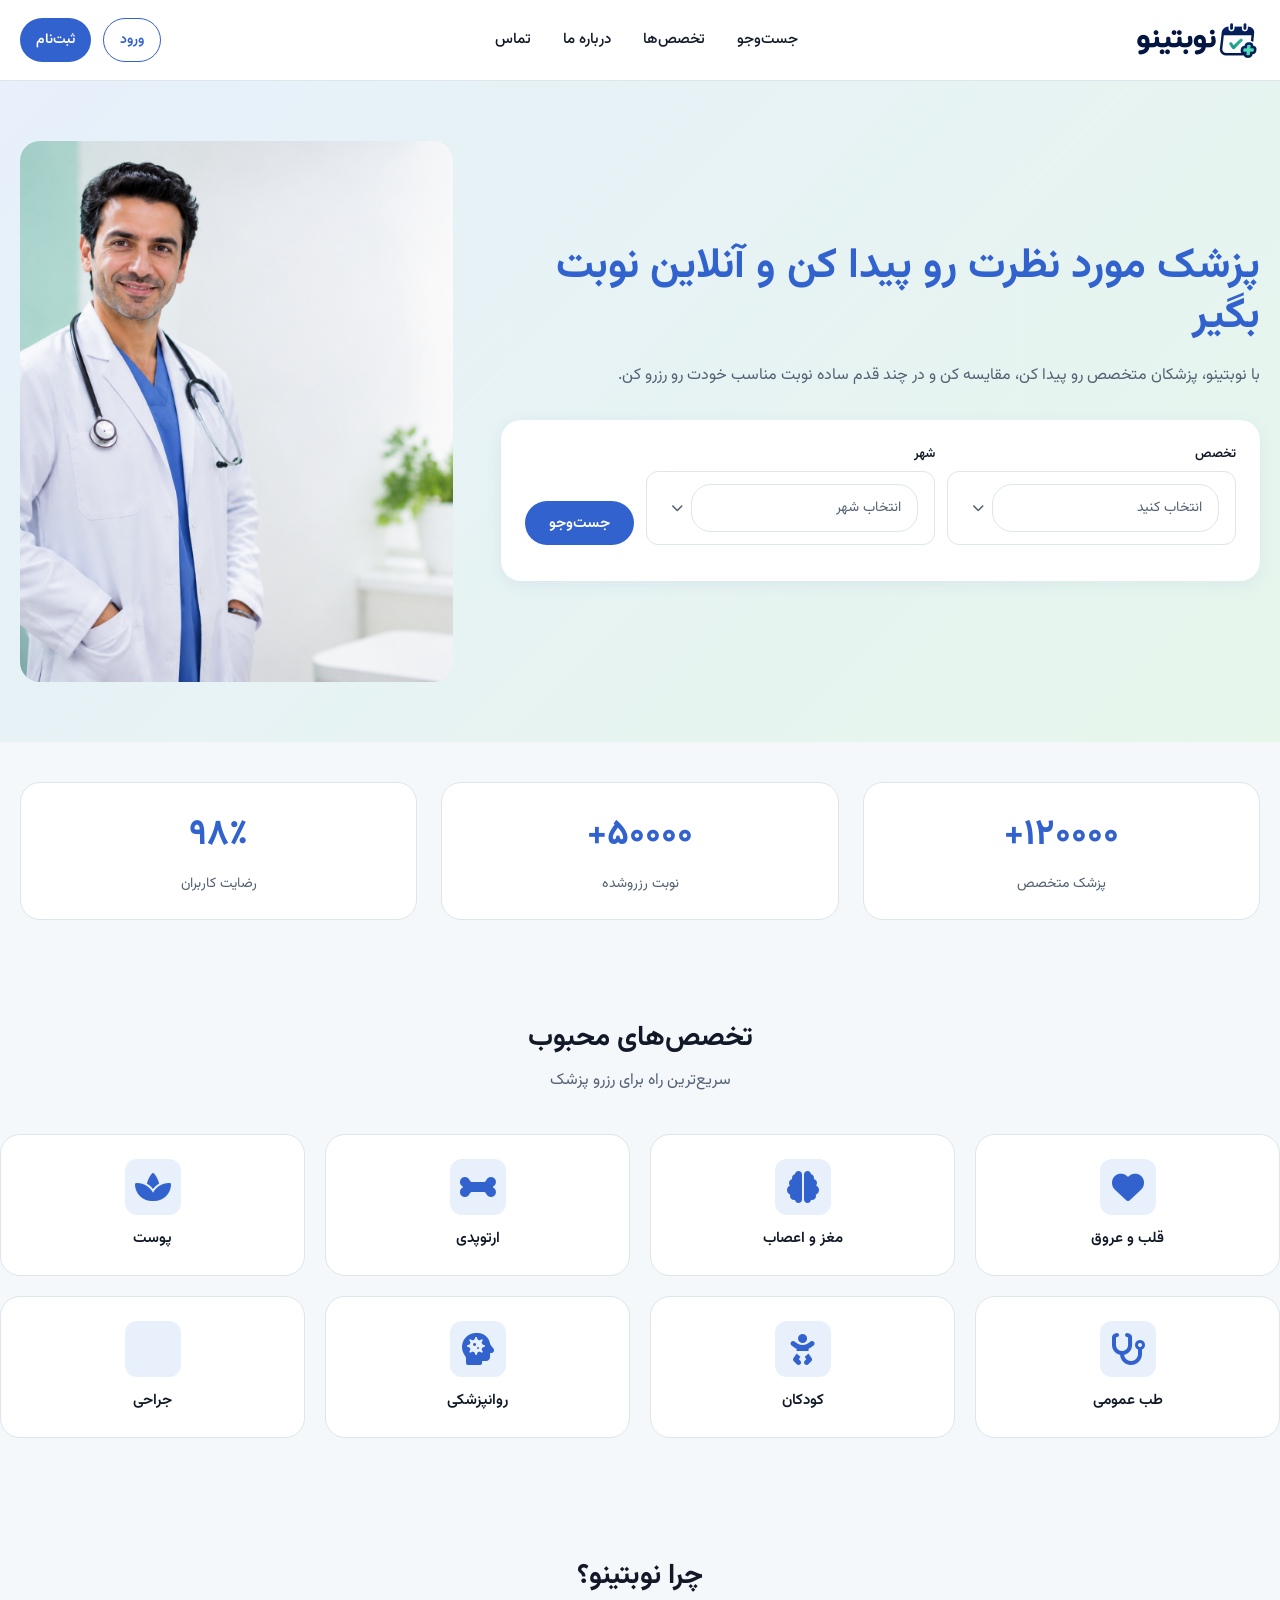
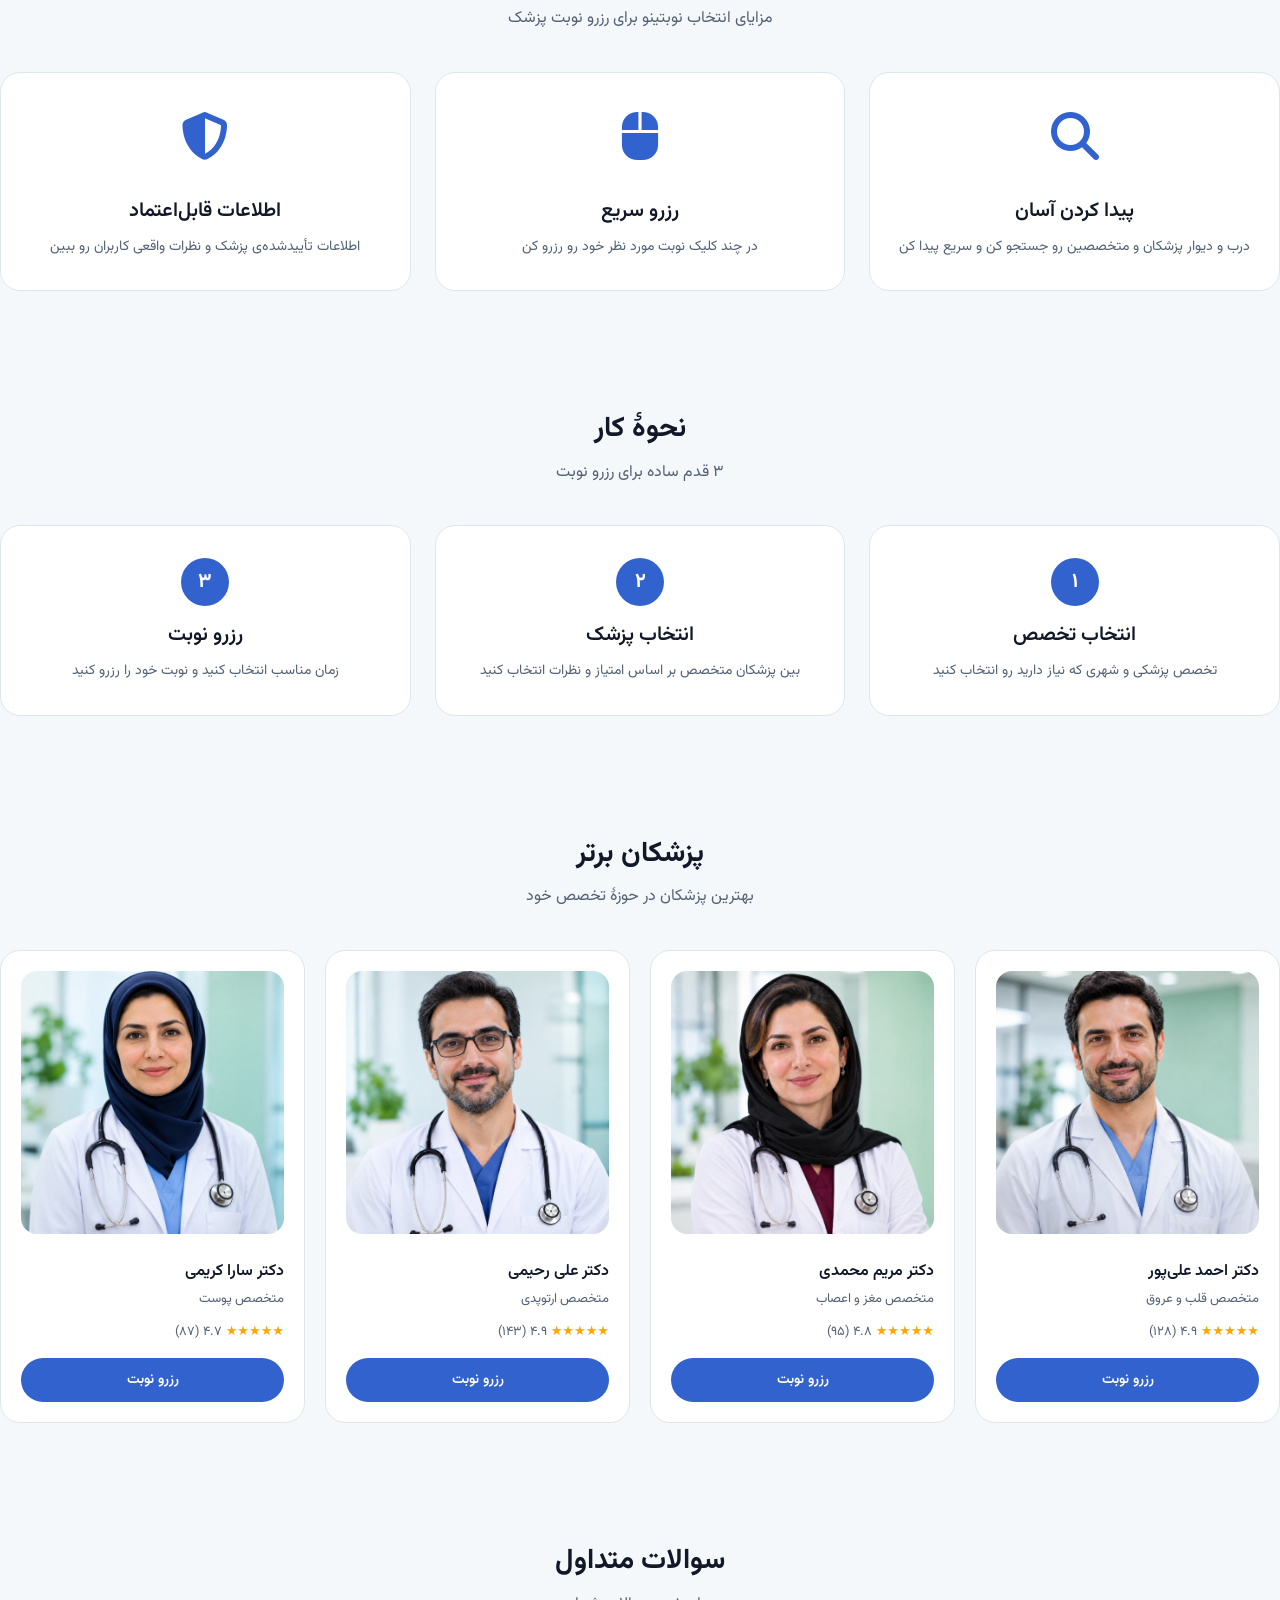
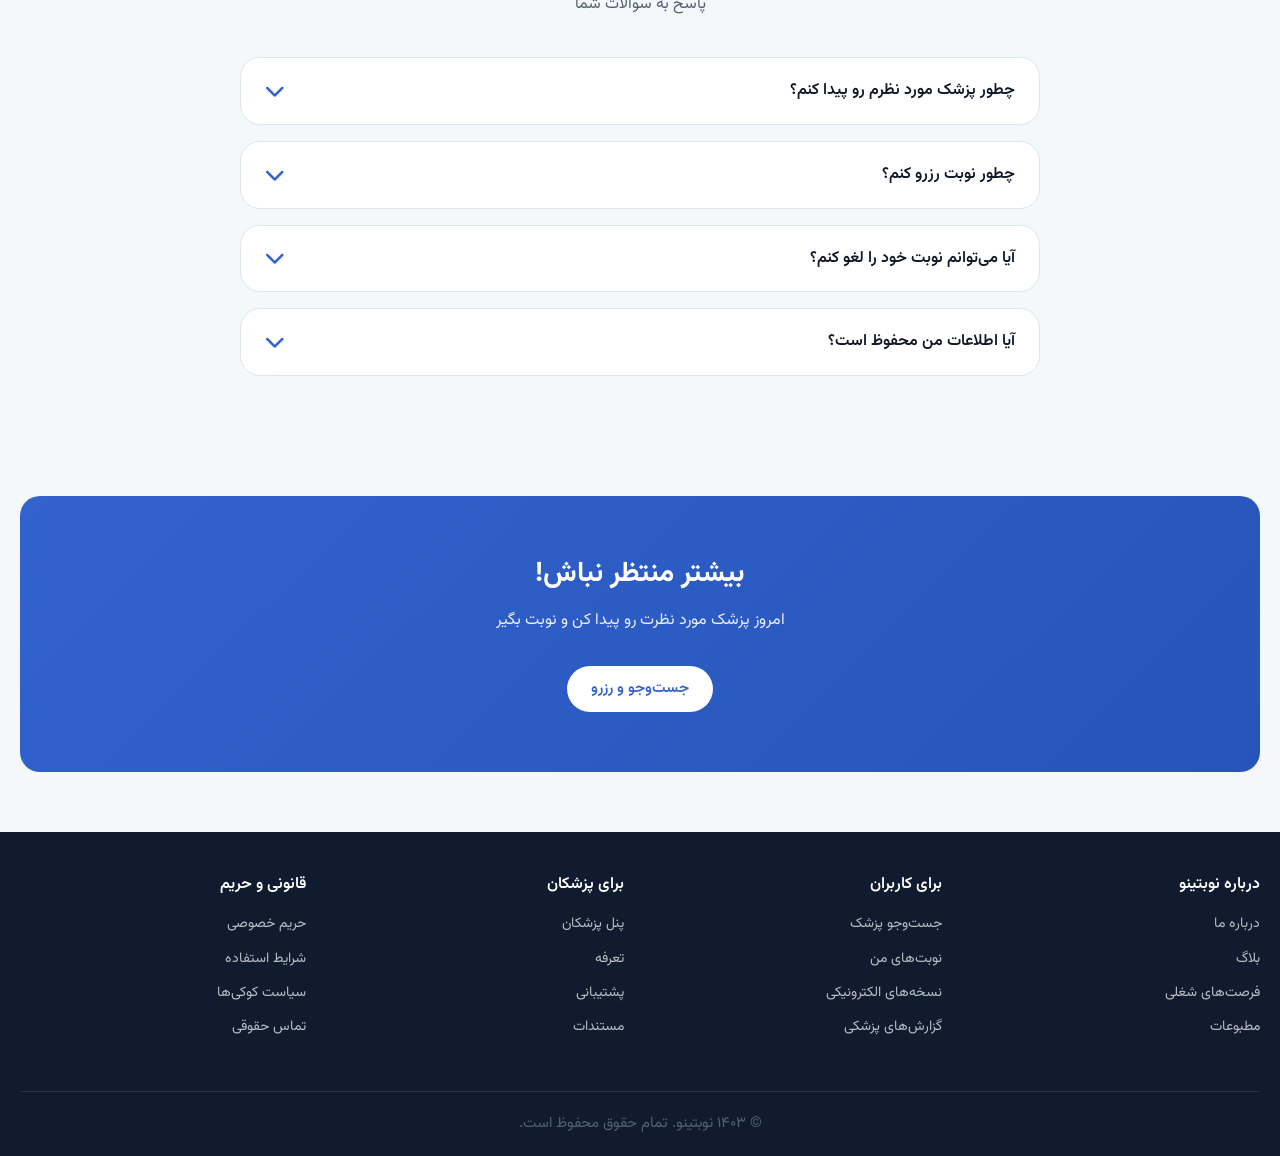
==== commit d423d388: "Add doctor search and appointment filters" ====
--- a/html/P01-landing.html
+++ b/html/P01-landing.html
@@ -171,6 +171,11 @@
 			align-items: center;
 		}
 
+		.auth-buttons .btn {
+			line-height: normal;
+			text-decoration: none;
+		}
+
 		.btn {
 			display: inline-flex;
 			align-items: center;
@@ -396,6 +401,22 @@
 
 			.menu-toggle {
 				display: block;
+				position: relative;
+			}
+
+			.menu-toggle::after {
+				content: '';
+				position: absolute;
+				top: 50%;
+				left: 50%;
+				width: 44px;
+				height: 44px;
+				transform: translate(-50%, -50%);
+			}
+
+			.header-content:has(> .p03-account:not([hidden])) > .menu-toggle {
+				margin-inline-start: auto;
+				margin-inline-end: 20px;
 			}
 
 			.nav-mobile a {
@@ -506,6 +527,7 @@
 
 			.dropdown-menu {
 				max-height: 250px !important;
+				min-width: 0;
 				max-width: 90vw;
 			}
 		}
@@ -899,6 +921,7 @@
 		.cta-section .btn {
 			background: var(--white);
 			color: var(--primary);
+			text-decoration: none;
 		}
 
 		.cta-section .btn:hover {
@@ -991,7 +1014,17 @@
 				margin-top: 16px;
 			}
 		}
+
+		@media (max-width: 359px) {
+			.logo img { height: 40px; }
+			.auth-buttons { gap: 8px; }
+			.auth-buttons .btn { padding-inline: 12px; }
+			.hero-content, .search-row { grid-template-columns: minmax(0, 1fr); }
+			.dropdown-trigger-input { min-width: 0; }
+		}
 	</style>
+	<link rel="stylesheet" href="../css/P03-account.css">
+	<script src="../js/P03-session.js"></script>
 </head>
 <body>
 	<!-- Header -->
@@ -1009,14 +1042,14 @@
 					<a href="#contact">تماس</a>
 				</nav>
 
-				<div class="auth-buttons">
-					<button class="btn btn-secondary btn-small">ورود</button>
-					<button class="btn btn-primary btn-small">ثبت‌نام</button>
-				</div>
-
-				<button class="menu-toggle" id="menuToggle">
-					<i class="fas fa-bars"></i>
+				<div class="auth-buttons" data-p03-guest>
+					<a class="btn btn-secondary btn-small" href="P03-auth.html" data-p03-auth="login">ورود</a>
+					<a class="btn btn-primary btn-small" href="P03-auth.html?mode=register" data-p03-auth="register">ثبت‌نام</a>
+				</div>
+				<button class="menu-toggle" id="menuToggle" type="button" aria-label="منوی سایت" aria-controls="navMobile" aria-expanded="false">
+					<i class="fas fa-bars" aria-hidden="true"></i>
 				</button>
+				<div class="p03-account" data-p03-account hidden></div>
 			</div>
 
 			<nav class="nav-mobile" id="navMobile">
@@ -1091,7 +1124,7 @@
 							</div>
 
 							<div class="search-btn-container">
-								<button class="btn btn-primary search-btn">جست‌وجو</button>
+								<button class="btn btn-primary search-btn" type="button">جست‌وجو</button>
 							</div>
 						</div>
 					</div>
@@ -1341,7 +1374,7 @@
 		<section class="cta-section">
 			<h2>بیشتر منتظر نباش!</h2>
 			<p>امروز پزشک مورد نظرت رو پیدا کن و نوبت بگیر</p>
-			<button class="btn">جست‌وجو و رزرو</button>
+			<a class="btn" href="P02-search.html">جست‌وجو و رزرو</a>
 		</section>
 	</div>
 
@@ -1393,8 +1426,17 @@
 		const menuToggle = document.getElementById('menuToggle');
 		const navMobile = document.getElementById('navMobile');
 
+		function setMobileMenu(open) {
+			navMobile.classList.toggle('active', open);
+			menuToggle.setAttribute('aria-expanded', String(open));
+		}
 		menuToggle?.addEventListener('click', () => {
-			navMobile.classList.toggle('active');
+			setMobileMenu(!navMobile.classList.contains('active'));
+		});
+		document.addEventListener('click', (event) => {
+			if (navMobile.classList.contains('active') && !menuToggle.contains(event.target) && !navMobile.contains(event.target)) {
+				setMobileMenu(false);
+			}
 		});
 
 		// Close menu on link click and handle smooth scrolling
@@ -1403,7 +1445,7 @@
 				const href = link.getAttribute('href');
 				// Close mobile menu on any navigation link click
 				if (navMobile && navMobile.classList.contains('active')) {
-					navMobile.classList.remove('active');
+				setMobileMenu(false);
 				}
 				// Smooth scroll is handled by CSS scroll-behavior: smooth
 				// and scroll-margin-top offsets
@@ -1440,20 +1482,16 @@
 			toggle.classList.toggle('active');
 		}
 
-		// Search functionality - ONLY for search button, not doctor buttons
-		const searchBtn = document.querySelector('.search-btn');
-		if (searchBtn) {
-			searchBtn.addEventListener('click', () => {
-				const specialty = document.getElementById('specialty').value;
-				const city = document.getElementById('city').value;
-				if (specialty && city) {
-					console.log(`Searching for ${specialty} in ${city}`);
-					alert(`جستجو برای ${specialty} در ${city}`);
-				} else {
-					alert('لطفاً تخصص و شهر را انتخاب کنید');
-				}
-			});
-		}
+		document.querySelector('.search-btn').addEventListener('click', () => {
+			const specialty = document.getElementById('specialty').value;
+			const city = document.getElementById('city').value;
+			const selectedSpecialty = [...document.querySelectorAll('#specialty-dropdown .dropdown-item')]
+				.find(item => item.dataset.value === specialty);
+			const destination = new URL('P02-search.html', location.href);
+			if (specialty) destination.searchParams.set('specialty', selectedSpecialty?.textContent.trim() || specialty);
+			if (city) destination.searchParams.set('city', city);
+			location.assign(destination.href);
+		});
 
 		// Doctor booking - now handled by links in P02-doctor-details.html
 		// No action needed here
@@ -1636,7 +1674,7 @@
 				// Close on outside click
 				document.addEventListener('click', (e) => {
 					if (!this.container.contains(e.target)) {
-						this.close();
+						this.close(false);
 					}
 				});
 
@@ -1673,7 +1711,7 @@
 					const otherContainer = document.getElementById(activeDropdown);
 					if (otherContainer) {
 						const otherDropdown = otherContainer.customDropdownInstance;
-						if (otherDropdown) otherDropdown.close();
+						if (otherDropdown) otherDropdown.close(false);
 					}
 				}
 
@@ -1686,10 +1724,11 @@
 				// Attach scroll listener to keep dropdown attached during scrolling
 				document.addEventListener('scroll', this.scrollHandler, true);
 
-				setTimeout(() => this.triggerInput.focus(), 50);
-			}
-
-			close() {
+				setTimeout(() => { if (this.isOpen) this.triggerInput.focus(); }, 50);
+			}
+
+			close(restoreFocus = true) {
+				if (!this.isOpen) return;
 				this.isOpen = false;
 				if (activeDropdown === this.containerId) {
 					activeDropdown = null;
@@ -1699,7 +1738,7 @@
 				this.triggerInput.value = '';
 				this.allItems.forEach(item => item.classList.remove('hidden'));
 				this.updateIconDisplay();
-				this.trigger.focus();
+				if (restoreFocus) this.trigger.focus();
 
 				// Remove scroll listener and cancel pending animation frame
 				document.removeEventListener('scroll', this.scrollHandler, true);
--- a/css/P03-account.css
+++ b/css/P03-account.css
@@ -0,0 +1,97 @@
+/* Header controls use the shared Nobatino surface, focus and spacing values. */
+.p03-header-tools {
+  display: flex;
+  align-items: center;
+  gap: 8px;
+}
+[data-p03-account][hidden], [data-p03-guest][hidden], [data-account-panel][hidden], .p03-account-menu[hidden] { display: none !important; }
+.p03-account {
+  position: relative;
+  flex: none;
+  direction: rtl;
+  color: #111B30;
+}
+.p03-index-account { display: flex; justify-content: flex-end; margin-block-end: 8px; }
+.p03-account svg {
+  display: block;
+  width: 20px;
+  height: 20px;
+  flex: none;
+  fill: none;
+  stroke: currentColor;
+  stroke-width: 1.7;
+  stroke-linecap: round;
+  stroke-linejoin: round;
+}
+.p03-account-toggle {
+  display: flex;
+  align-items: center;
+  justify-content: center;
+  min-height: 44px;
+  gap: 8px;
+  padding: 4px 8px;
+  border: 1px solid #DCE6EB;
+  border-radius: 999px;
+  background: #FAFDFE;
+  font: inherit;
+  color: #111B30;
+  cursor: pointer;
+}
+.p03-account-toggle:hover, .p03-account-toggle[aria-expanded="true"] { background: #E7F0FB; border-color: #788BA2; }
+.p03-account-toggle:focus-visible, .p03-account-action:focus-visible { outline: 2px solid #3262CE; outline-offset: 2px; }
+.p03-account-avatar {
+  display: grid;
+  place-items: center;
+  width: 32px;
+  height: 32px;
+  overflow: hidden;
+  border-radius: 999px;
+  background: #E7F0FB;
+  color: #111B30;
+  font-size: 15px;
+  font-weight: 700;
+}
+.p03-account-avatar img { display: block; width: 100%; height: 100%; object-fit: cover; }
+.p03-account-menu {
+  position: absolute;
+  z-index: 5;
+  inset-inline-end: 0;
+  inset-block-start: calc(100% + 8px);
+  width: min(240px, calc(100vw - 40px));
+  padding: 8px;
+  border: 1px solid #DCE6EB;
+  border-radius: 24px;
+  box-shadow: 0 4px 16px rgb(17 27 48 / 5%);
+  background: #FAFDFE;
+  text-align: start;
+}
+.p03-account-summary {
+  display: grid;
+  padding: 8px 12px 12px;
+  border-bottom: 1px solid #DCE6EB;
+  margin-bottom: 4px;
+  font-size: 14px;
+  overflow-wrap: anywhere;
+}
+.p03-account-summary bdi { justify-self: start; color: #526174; font-size: 13px; }
+.p03-account-menu .p03-account-action {
+  display: flex;
+  align-items: center;
+  gap: 8px;
+  width: 100%;
+  min-height: 44px;
+  padding: 8px 12px;
+  border: 0;
+  border-radius: 20px;
+  background: transparent;
+  color: #111B30;
+  font: inherit;
+  font-size: 14px;
+  font-weight: 600;
+  line-height: 1.5;
+  text-align: start;
+  text-decoration: none;
+  cursor: pointer;
+}
+.p03-account-menu .p03-account-action:hover { background: #E7F0FB; }
+.p03-account-menu .p03-account-exit:hover { background: #FCE9EE; }
